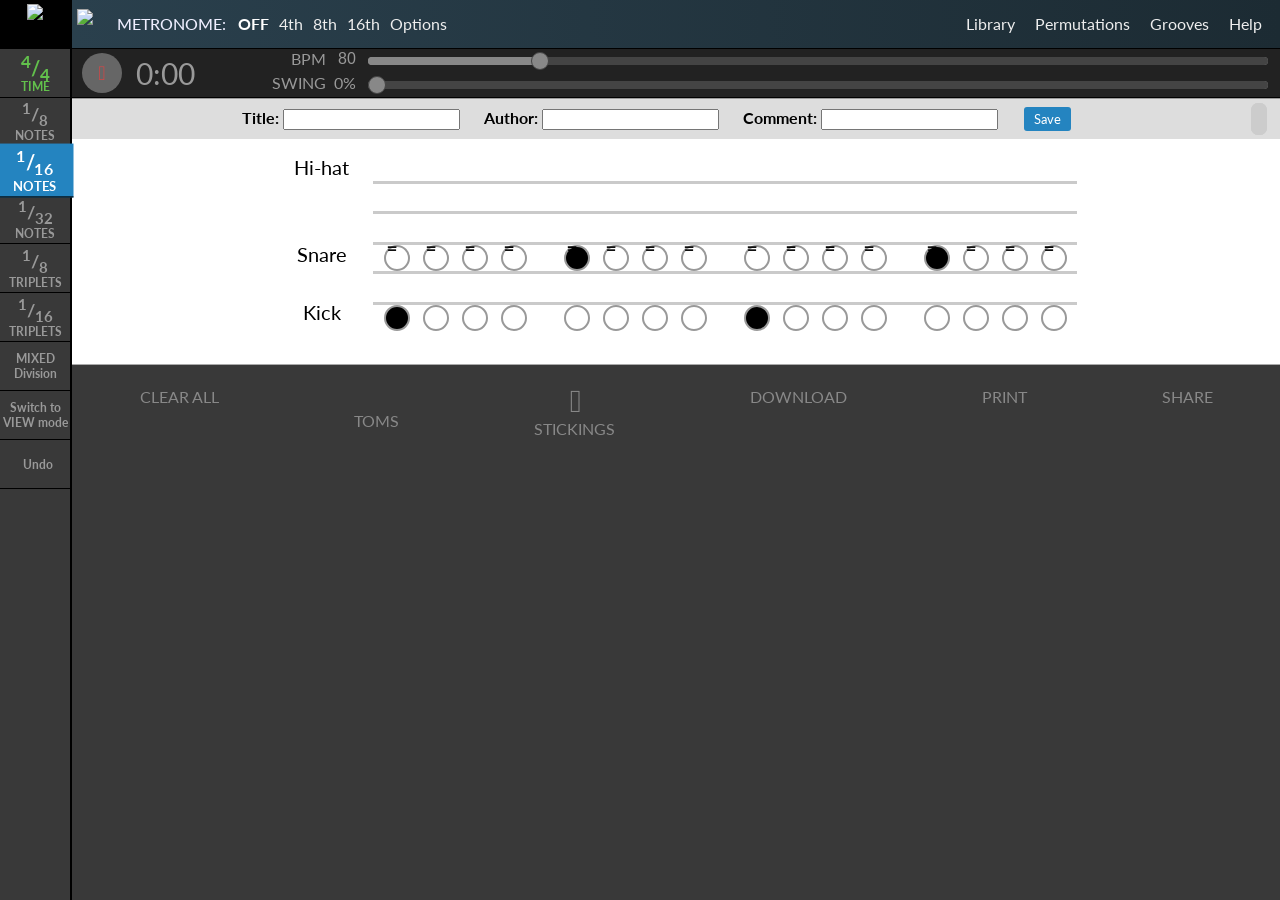
==== index.html @ 776cbd9c "Step mode persists per user (off default); remove Huge notation per Amit" ====
<!DOCTYPE html>
<html unused_manifest="gscribe.manifest">
	<!-- HTML for the Groove Writer part of the Groove Scribe HTML application -->
	<!--Copyright 2015-2020 Lou Montulli, Mike Johnston  GPL V2.0 Please See LICENSE.txt for more details -->

    <head>
		<title>Groove Scribe</title>

		<meta name="apple-mobile-web-app-capable" content="yes">
		<meta name="mobile-web-app-capable" content="yes">
		<link rel="icon" sizes="192x192" href="images/gscribe-icon-192.png">
		<link rel="icon" sizes="96x96" href="images/gscribe-icon-96.png">
		<link rel="apple-touch-icon" href="images/apple-touch-icon.png">

		<!--meta property="og:image" content="https://mikeslessons.com/groove/images/GScribe_Logo_on_orange.png"> -->
		<meta property="og:description" content="Groove Scribe allows drummers to easily create grooves, listen, share, print sheet music, and more. Use the Groove Scribe to create new grooves, figure out the groove to your favorite song, or write down the groove to your latest tune."/>
		<meta property="og:site_name" content="GrooveScribe at MikesLessons.com"/>

		<script>
			document.write('<meta property="og:image" content="https://gscribe-png-image.herokuapp.com/' + window.location.search + '">');
		</script>
		<meta property="og:image" content="https://mikeslessons.com/groove/images/GScribe_Logo_on_orange.png">

		<link rel="stylesheet" type="text/css" href="font-awesome/4.7.0/css/font-awesome.min.css">
		<link rel="stylesheet" type="text/css" href="css/share-button.min.css">
	    <link rel="stylesheet" type="text/css" href="css/groove_writer_orange.css">
		<link rel="stylesheet" type="text/css" href="css/groove_display_orange.css">
		<link href='https://fonts.googleapis.com/css?family=Lato:400,700,300' rel='stylesheet' type='text/css'>

		<!--   Other peoples JS libraries    -->
		<!-- <script src="./MIDI.js/js/MIDI/MIDI.JS.min.js" type="text/javascript"></script> -->
		<script src="./MIDI.js/js/MIDI/AudioDetect.js" type="text/javascript"></script>
		<script src="./MIDI.js/js/MIDI/LoadPlugin.js" type="text/javascript"></script>
		<script src="./MIDI.js/js/MIDI/Plugin.js" type="text/javascript"></script>
		<script src="./MIDI.js/js/MIDI/Player.js" type="text/javascript"></script>
		<script src="./MIDI.js/inc/DOMLoader.XMLHttp.js" type="text/javascript"></script>
		<script src="./MIDI.js/inc/jasmid/stream.js"></script>
		<script src="./MIDI.js/inc/jasmid/midifile.js"></script>
		<script src="./MIDI.js/inc/jasmid/replayer.js"></script>
		<script src="./MIDI.js/inc/Base64.js"></script>
		<script src="./MIDI.js/inc/base64binary.js"></script>

		<!-- script to render ABC to an SVG image -->
		<script type="text/javascript" src="./js/abc2svg-1.js"></script>

		<!-- script to convert SVG to PNGs for download -->
		<script type="text/javascript" src="./js/pablo.min.js"></script>

		<!-- script for sharing to social sites -->
		<script src="js/share-button.min.js"></script>


		<!-- Minified version: <script src="./js/groove_writer.min.js" type="text/javascript"></script> -->

		<!-- jsmidgen for generating a midi file -->
		<script src="./js/jsmidgen.js" type="text/javascript"></script>
		<!--   our custom JS  -->
		<script src="js/groove_writer.js"></script>
		<script src="js/groove_utils.js"></script>
		<script src="js/groove_library.js"></script>
		<script src="js/groove_changelog.js"></script>
		<script src="js/grooves.js"></script>

		<script type="text/javascript">
			/*jslint browser:true evil:true on:true */
			/*global GrooveWriter, grooves */
			// instantiate a global instance of the GrooveWriterClass.    This page only uses one
			var myGrooveWriter = new GrooveWriter();
			if (myGrooveWriter.myGrooveUtils.grooveDBAuthoring) {
				document.write('<link rel="stylesheet" type="text/css" href="css/grooveDB_authoring.css">');
			}
			if (myGrooveWriter.myGrooveUtils.debugMode) {
				document.write('<link rel="stylesheet" type="text/css" href="css/groove_debug.css">');
			}
		</script>

    </head>
    <body>

	<div id="GrooveWriter">
		<div class="nonPrintable">
			<div id="LeftHandNav">
				<span id="divisionButtonContainer">
					<span id="logoInSubdivision" class="left-button-content"><img src="images/GScribe_Logo_lone_g.svg"></span>
					<span class="left-button edit-block" id="timeLabel" onclick="myGrooveWriter.timeSigPopupOpen();"><span class="left-button-content"><span><span id="timeSigLabel" class="buttonFraction"><sup>4</sup>/<sub>4</sub></span><span id="timeSubLabel">TIME</span></span></span></span>
					<span class="left-button subdivision edit-block" id="subdivision_8ths"  onclick="myGrooveWriter.changeDivision(8);"><span class="left-button-content"><span><span class="buttonFraction"><sup>1</sup>/<sub>8</sub></span>NOTES</span></span></span>
					<span class="left-button subdivision edit-block" id="subdivision_16ths" onclick="myGrooveWriter.changeDivision(16);"><span class="left-button-content"><span><span class="buttonFraction"><sup>1</sup>/<sub>16</sub></span>NOTES</span></span></span>
					<span class="left-button subdivision edit-block" id="subdivision_32ths" onclick="myGrooveWriter.changeDivision(32);"><span class="left-button-content"><span><span class="buttonFraction"><sup>1</sup>/<sub>32</sub></span>NOTES</span></span></span>
					<span class="left-button subdivision edit-block" id="subdivision_12ths" onclick="myGrooveWriter.changeDivision(12);"><span class="left-button-content"><span><span class="buttonFraction"><sup>1</sup>/<sub>8</sub></span>TRIPLETS</span></span></span>
					<span class="left-button subdivision edit-block" id="subdivision_24ths" onclick="myGrooveWriter.changeDivision(24);"><span class="left-button-content"><span><span class="buttonFraction"><sup>1</sup>/<sub>16</sub></span>TRIPLETS</span></span></span>
					<span class="left-button subdivision edit-block" id="subdivision_48ths" onclick="myGrooveWriter.changeDivision(48);"><span class="left-button-content"><span>MIXED<br>Division</span></span></span>

					<script>
						if (!myGrooveWriter.myGrooveUtils.grooveDBAuthoring) {
							document.write('<span class="left-button" onclick="myGrooveWriter.swapViewEditMode();"><span class="left-button-content"><span id="view-edit-switch" >Switch to EDIT mode</span></span></span>');
						}
					</script>

					<script>
						if (myGrooveWriter.myGrooveUtils.is_touch_device()) {
							document.write('<span class="left-button edit-block" id="advancedEditAnchor" onclick="event.preventDefault(); myGrooveWriter.toggleAdvancedEdit()"><span class="left-button-content">Advanced Edit</span></span>');
						}
					</script>

					<span class="left-button edit-block" id="undoButton" onclick="myGrooveWriter.undoCommand();"><span class="left-button-content"><i class="fa fa-undo"></i>&nbsp;&nbsp;Undo</span></span>
				</span>

			</div>
			<div id="TopNav" class="fullWidthEle">
				<span id="logoTextUpperLeft"><img src="images/GScribe_Logo_word_stack.svg"></span>
				<span id="upperLeft">
					<span id="metronomeContainer">
						<span id="metronomeLabel">METRONOME:</span>
						<span class="metronomeButton" id="metronomeOff" onclick="myGrooveWriter.setMetronomeFrequency(0);">OFF</span>
						<span class="metronomeButton" id="metronome4ths" onclick="myGrooveWriter.setMetronomeFrequency(4);">4th</span>
						<span class="metronomeButton" id="metronome8ths" onclick="myGrooveWriter.setMetronomeFrequency(8);">8th</span>
						<span class="metronomeButton" id="metronome16ths" onclick="myGrooveWriter.setMetronomeFrequency(16);">16th</span>
						<span class="metronomeButton Options grooveDB_hidden" id="metronomeOptionsAnchor" onclick="myGrooveWriter.metronomeOptionsAnchorClick(event);">Options</span>
					</span>
				</span>
				<span id="upperRight">
					<span class="rightButtons" id="libraryAnchor" onclick="myGrooveWriter.libraryAnchorClick(event);"><i class="fa fa-bookmark"></i> Library</span>
					<span class="rightButtons grooveDB_hidden" id="permutationAnchor" onclick="myGrooveWriter.permutationAnchorClick(event);"><i class="fa fa-bars"></i> Permutations</span>
					<span class="rightButtons" id="groovesAnchor" onclick="myGrooveWriter.groovesAnchorClick(event);"><i class="fa fa-bars"></i> Grooves</span>
					<span class="rightButtons" id="helpAnchor" onclick="myGrooveWriter.helpAnchorClick(event);"><i class="fa fa-bars"></i> Help</span>
				</span>
			</div>
			<div id="midiPlayer" class="fullWidthEle"><!-- space for the midiplayer to be attached by the javascript --></div>
		</div>

		<div id="RightHandContent">
			<div class="nonPrintable">

				<div id="PermutationOptions">
					<script type="text/javascript">
							var genHTML = "";
							genHTML += myGrooveWriter.HTMLforPermutationOptions();
							document.write(genHTML);
					</script>
				</div>
			</div>

			<div class="Printable">
				<!-- rendering area -->
				<div id="sheetMusicDiv" class="fullWidthEle">
					<div id="svgTarget" class="svgTarget">
						<!-- space for the SVG sheet music to display -->
					</div>
				</div>
			</div>
			<div class="nonPrintable">

				<p class="warnings">Warnings:</p>
				<div class="warnings" id="diverr">
				</div>

				<div id="sheetMusicTextFields" class="fullWidthEle grooveDB_hidden edit-block">
					<span class="sheetMusicTextField"><b>Title:</b> <input class="sheetMusicInputField" id="tuneTitle" onchange="myGrooveWriter.clearPendingLibrarySlot(); myGrooveWriter.refresh_ABC();" type="text"></span>
					<span class="sheetMusicTextField"><b>Author:</b> <input class="sheetMusicInputField" id="tuneAuthor" onchange="myGrooveWriter.clearPendingLibrarySlot(); myGrooveWriter.refresh_ABC();"  type="text"></span>
					<span class="sheetMusicTextField"><b>Comment:</b> <input class="sheetMusicInputField" id="tuneComments" onchange="myGrooveWriter.refresh_ABC();"  type="text"></span>
					<span id='KeyButton'><input type="checkbox" class="hiddenCheckbox" id="showLegend" onclick="myGrooveWriter.refresh_ABC();"><label id="LegendLabel" for="showLegend"><i class="fa fa-key"></i></label></span>
					<span id="saveToLibraryButton" title="Save to Library" onclick="myGrooveWriter.saveToLibraryClick();"><i class="fa fa-star"></i> Save</span>
				</div>

				<div id="musicalInput" class="fullWidthEle edit-block">
					<div id="measureContainer">
						<script type="text/javascript">
              var genHTML = "";
              var cur_measure;
              for (cur_measure = 1; cur_measure <= myGrooveWriter.numberOfMeasures(); cur_measure++) {
                genHTML += myGrooveWriter.HTMLforStaffContainer(cur_measure, (cur_measure - 1) * myGrooveWriter.notesPerMeasure());
              }
              document.write(genHTML);
              //console.log(genHTML);
						</script>
					</div>
				</div>


				<div id="bottomButtonRow" class="fullWidthEle">
					<span class="pageBottomButton edit-block" id="clearAllNotesButton" onclick="event.preventDefault(); myGrooveWriter.clearAllNotes();"><span class="bottomButtonIcon"><i class="fa fa-trash fa-2x"></i></span><span class="bottomButtonLabel">CLEAR ALL</span></span>
					<span class="pageBottomButton edit-block" id="showHideTomsButton" onclick="event.preventDefault(); myGrooveWriter.showHideToms(false, false);"><span class="bottomButtonIcon"><i id="icon-tom1" class="fa fa-circle"></i><i id="icon-tom2" class="fa fa-circle-o"></i><i id="icon-tom3" class="fa fa-circle-o"></i></span><span class="bottomButtonLabel">TOMS</span></span>
					<span class=" grooveDB_hidden pageBottomButton" id="stickingsButton" onclick="myGrooveWriter.stickingsAnchorClick();"><span class="bottomButtonLabel">STICKINGS</span></span>
					<span class=" grooveDB_hidden pageBottomButton" id="downloadButton" onclick="myGrooveWriter.DownloadAnchorClick();"><span class="bottomButtonIcon"><i class="fa fa-download fa-2x"></i></span><span class="bottomButtonLabel">DOWNLOAD</span></span>
					<span class=" grooveDB_hidden pageBottomButton" id="printButton" onclick="myGrooveWriter.printMusic();"><span class="bottomButtonIcon"><i class="fa fa-print fa-2x"></i></span><span class="bottomButtonLabel">PRINT</span></span>
					<span class=" grooveDB_hidden pageBottomButton" id="shareSaveButton" onclick="event.preventDefault(); myGrooveWriter.show_FullURLPopup();"><span class="bottomButtonIcon"><i class="fa fa-share fa-2x"></i></span><span class="bottomButtonLabel">SHARE</span></span>
				</div>

				<div id="midiTextOutput">
				</div>

				<span id="hiddenDescription">
					GrooveScribe allows drummers to easily create grooves, listen, share, print sheet music, and more.
					Use the GrooveScribe to create new grooves, figure out the groove to your favorite song,
					or write down the groove to your latest tune.
				</span>

				<!-- GrooveDB output area -->
				<div id="GrooveDB_MetaData" class="grooveDB_show" style="display:none;">
					<div id="grooveDBInstructions">
					This is the text that should be added to the GrooveDB for this groove.  <br>
					<b>Copy and paste it into the GrooveDB edit window </b>
					</div>
					<div>
					<textarea id="GrooveDB_source" class="fullWidthEle"></textarea>
					</div>
				</div>

				<div id="debugDisplayArea">
					<span id="undoStack"></span>
					<span id="redoStack"></span>
					<span id="URLSearchData"></span>
					<!-- ABC notation -->
					<A href="" id="showHideABC" onclick="event.preventDefault(); myGrooveWriter.ShowHideABCResults();">Show/Hide ABC Notation</a>

					<div id="ABC_Results">
						ABC Notation is used for rendering the music.  You can see what is being generated below.
						You can even edit it.  <br>
						NOTE: whenever the page is modified, the ABC Notation below will be overwritten automatically. <br>
						For more information about ABC Notation go here: <a href="http://abcnotation.com/">http://abcnotation.com/</a>
						<p></p>
						<textarea id="ABCsource" rows="10" cols="72" ></textarea>
						<br>
						<button type="button" onclick="myGrooveWriter.displayNewSVG();">Re-render the music</button>
						<button type="button" onclick="myGrooveWriter.saveABCtoFile();">Save ABC to file</button>
					</div>
					<span id="debugOutput"></span>
				</div>

				<div id="totalPlayTime">
				</div>
			</div>
		</div>


		<!-- context menu that will pop up over notes in advaced edit mode or right click -->
		<div class="noteContextMenu">
			<ul id="metronomeOptionsContextMenu" class="list">
				<li class="metronomeOptionsContextMenuItem" id="metronomeOptionsContextMenuSolo"      onclick='myGrooveWriter.metronomeOptionsMenuPopupClick("Solo");'  title="Just hear the metronome." >Solo</li>
				<li class="metronomeOptionsContextMenuItem" id="metronomeOptionsContextMenuSpeedUp"   onclick='myGrooveWriter.metronomeOptionsMenuPopupClick("SpeedUp");' title="Increase the tempo automatically" >Auto speed up</li>
				<li class="metronomeOptionsContextMenuItem" id="metronomeOptionsContextMenuSilence"   onclick='myGrooveWriter.metronomeOptionsMenuPopupClick("Silence");' title="Drop the whole groove out every so often so you have to hold the time yourself" >Silent phrases</li>
				<li class="metronomeOptionsContextMenuItem" id="metronomeOptionsContextMenuCountIn"   onclick='myGrooveWriter.metronomeOptionsMenuPopupClick("CountIn");' title="One measure of metronome count in at the start" >Count it in</li>
				<li class="metronomeOptionsContextMenuItem" id="metronomeOptionsContextMenuOffTheOne" onclick='myGrooveWriter.metronomeOptionsMenuPopupClick("OffTheOne");' title="Click on the e, &, or a">Offset click</li>
				<!--
				<li id="metronomeOptionsContextMenuDropper"   onclick='myGrooveWriter.metronomeOptionsMenuPopupClick("Dropper")'  >Beat Dropper</li>
				-->
			</ul>
		</div>
		<div class="noteContextMenu">
			<ul id="metronomeOptionsOffsetClickContextMenu" class="list">
				<li class="metronomeOptionsOffsetClickContextMenuItem menuChecked" id="metronomeOptionsOffsetClickContextMenuOnThe1"   onclick='myGrooveWriter.metronomeOptionsMenuOffsetClickPopupClick("1");'>Start on "<b>1</b>"</li>
				<li class="metronomeOptionsOffsetClickContextMenuItem" id="metronomeOptionsOffsetClickContextMenuOnTheE"   onclick='myGrooveWriter.metronomeOptionsMenuOffsetClickPopupClick("E");'>Start on "<b>E</b>"</li>
				<li class="metronomeOptionsOffsetClickContextMenuItem" id="metronomeOptionsOffsetClickContextMenuOnTheAND" onclick='myGrooveWriter.metronomeOptionsMenuOffsetClickPopupClick("AND");'>Start on "<b>&amp;</b>"</li>
				<li class="metronomeOptionsOffsetClickContextMenuItem" id="metronomeOptionsOffsetClickContextMenuOnTheA"   onclick='myGrooveWriter.metronomeOptionsMenuOffsetClickPopupClick("A");'>Start on "<b>A</b>"</li>
				<li class="metronomeOptionsOffsetClickContextMenuItem" id="metronomeOptionsOffsetClickContextMenuOnTheROTATE"  onclick='myGrooveWriter.metronomeOptionsMenuOffsetClickPopupClick("ROTATE");'>Rotate through</li>
			</ul>
		</div>
		<div class="noteContextMenu">
			<ul id="metronomeOptionsOffsetClickForTripletsContextMenu" class="list">
				<li class="metronomeOptionsOffsetClickContextMenuItem menuChecked" id="metronomeOptionsOffsetClickContextMenuOnThe1Triplet"  onclick='myGrooveWriter.metronomeOptionsMenuOffsetClickPopupClick("1");'>Start on "<b>1</b>"</li>
				<li class="metronomeOptionsOffsetClickContextMenuItem" id="metronomeOptionsOffsetClickContextMenuOnTheTI" onclick='myGrooveWriter.metronomeOptionsMenuOffsetClickPopupClick("TI");'>Start on "<b>&amp;</b>"</li>
				<li class="metronomeOptionsOffsetClickContextMenuItem" id="metronomeOptionsOffsetClickContextMenuOnTheTA" onclick='myGrooveWriter.metronomeOptionsMenuOffsetClickPopupClick("TA");'>Start on "<b>A</b>"</li>
				<li class="metronomeOptionsOffsetClickContextMenuItem" id="metronomeOptionsOffsetClickContextMenuOnTheROTATE"   onclick='myGrooveWriter.metronomeOptionsMenuOffsetClickPopupClick("ROTATE");'>Rotate through</li>
			</ul>
		</div>
		<div class="noteContextMenu">
			<ul id="stickingContextMenu" class="list">
				<li onclick='myGrooveWriter.notePopupClick("sticking", "off");'>Off</li>
				<li onclick='myGrooveWriter.notePopupClick("sticking","right");'><b>R</b>ight</li>
				<li onclick='myGrooveWriter.notePopupClick("sticking","left");'><b>L</b>eft</li>
				<li onclick='myGrooveWriter.notePopupClick("sticking","both");'><b>R/L</b></li>
				<li onclick='myGrooveWriter.notePopupClick("sticking", "count");'>Count</li>
			</ul>
		</div>
		<div class="noteContextMenu">
			<ul id="hhContextMenu" class="list">
				<li onclick='myGrooveWriter.notePopupClick("hh", "off");'>Off</li>
				<li onclick='myGrooveWriter.notePopupClick("hh","normal");'>Hi-hat normal</li>
				<li onclick='myGrooveWriter.notePopupClick("hh","open");'>Hi-hat open</li>
				<!-- <li onclick='myGrooveWriter.notePopupClick("hh","close");'>Hi-hat closed</li> -->
				<li onclick='myGrooveWriter.notePopupClick("hh","accent");'>Hi-hat accent</li>
				<li onclick='myGrooveWriter.notePopupClick("hh","crash");'>Crash</li>
				<li onclick='myGrooveWriter.notePopupClick("hh","ride");'>Ride</li>
				<li onclick='myGrooveWriter.notePopupClick("hh","ride_bell");'>Ride Bell</li>
				<li onclick='myGrooveWriter.notePopupClick("hh","cow_bell");'>Cow Bell</li>
				<li onclick='myGrooveWriter.notePopupClick("hh","stacker");'>Stacker</li>
				<li onclick='myGrooveWriter.notePopupClick("hh","metronome_normal");'>Click</li>
				<li onclick='myGrooveWriter.notePopupClick("hh","metronome_accent");'>Click - accent</li>
			</ul>
		</div>
		<div class="noteContextMenu">
			<ul id="tom1ContextMenu" class="list">
				<li onclick='myGrooveWriter.notePopupClick("tom1", "off");'>Off</li>
				<li onclick='myGrooveWriter.notePopupClick("tom1", "normal");'>Tom Normal</li>
				<li onclick='myGrooveWriter.notePopupClick("tom1", "flam");'>Flam</li>
			</ul>
		</div>
		<div class="noteContextMenu">
			<ul id="tom2ContextMenu" class="list">
				<li onclick='myGrooveWriter.notePopupClick("tom2", "off");'>Off</li>
				<li onclick='myGrooveWriter.notePopupClick("tom2", "normal");'>Tom Normal</li>
				<li onclick='myGrooveWriter.notePopupClick("tom2", "flam");'>Flam</li>
			</ul>
		</div>
		<div class="noteContextMenu">
			<ul id="tom4ContextMenu" class="list">
				<li onclick='myGrooveWriter.notePopupClick("tom4", "off");'>Off</li>
				<li onclick='myGrooveWriter.notePopupClick("tom4", "normal");'>Floor Normal</li>
				<li onclick='myGrooveWriter.notePopupClick("tom4", "flam");'>Flam</li>
			</ul>
		</div>
		<div class="noteContextMenu">
			<ul id="snareContextMenu" class="list">
				<li onclick='myGrooveWriter.notePopupClick("snare", "off");'>Off</li>
				<li onclick='myGrooveWriter.notePopupClick("snare", "normal");'>Snare Normal</li>
				<li onclick='myGrooveWriter.notePopupClick("snare", "accent");'>Snare Accent</li>
				<li onclick='myGrooveWriter.notePopupClick("snare", "ghost");'>Ghost Note</li>
				<li onclick='myGrooveWriter.notePopupClick("snare", "xstick");'>Cross Stick</li>
				<li onclick='myGrooveWriter.notePopupClick("snare", "buzz");'>Buzz Stroke</li>
				<li onclick='myGrooveWriter.notePopupClick("snare", "flam");'>Flam</li>
			</ul>
		</div>
		<div class="noteContextMenu">
			<ul id="kickContextMenu" class="list">
				<li onclick='myGrooveWriter.notePopupClick("kick", "off");'>Off</li>
				<li onclick='myGrooveWriter.notePopupClick("kick", "normal");'>Kick Normal</li>
				<li onclick='myGrooveWriter.notePopupClick("kick", "splash");'>Hi-hat foot</li>
				<li onclick='myGrooveWriter.notePopupClick("kick", "kick_and_splash");'>Kick &amp; Hi-hat foot</li>
			</ul>
		</div>
		<div class="noteContextMenu">
			<ul id="stickingsLabelContextMenu" class="list">
				<li onclick='myGrooveWriter.noteLabelPopupClick("stickings", "all_off");'>all <b>Off</b></li>
				<li onclick='myGrooveWriter.noteLabelPopupClick("stickings", "alternate");'>alternate <b>R</b>/<b>L</b></li>
				<li onclick='myGrooveWriter.noteLabelPopupClick("stickings", "all_right");'>all <b>R</b>s</li>
				<li onclick='myGrooveWriter.noteLabelPopupClick("stickings", "all_left");'>all <b>L</b>s</li>
				<li onclick='myGrooveWriter.noteLabelPopupClick("stickings", "all_count");'><b>C</b>ounts</li>
				<li onclick='myGrooveWriter.noteLabelPopupClick("stickings", "cancel");'>cancel</li>
			</ul>
		</div>
		<div class="noteContextMenu">
			<ul id="hhLabelContextMenu" class="list">
				<li id="hh_to_ride_menu_item" onclick='myGrooveWriter.noteLabelPopupClick("hh", "all_ride");'>to ride</li>
				<li onclick='myGrooveWriter.noteLabelPopupClick("hh", "all_off");'>all Hi-hats <b>Off</b></li>
				<li onclick='myGrooveWriter.noteLabelPopupClick("hh", "all_on");'>all Hi-hats <b>On</b></li>
				<li onclick='myGrooveWriter.noteLabelPopupClick("hh", "downbeats");'>downbeats</li>
				<li onclick='myGrooveWriter.noteLabelPopupClick("hh", "upbeats");'>upbeats</li>
				<li id='mute_hh_menu_item' onclick='myGrooveWriter.noteLabelPopupClick("hh", "mute");'>mute HH sound</li>
				<li onclick='myGrooveWriter.noteLabelPopupClick("hh", "cancel");'>cancel</li>
			</ul>
		</div>
		<div class="noteContextMenu">
			<ul id="tom1LabelContextMenu" class="list">
				<li onclick='myGrooveWriter.noteLabelPopupClick("tom1", "all_off");'>all Toms <b>Off</b></li>
				<li onclick='myGrooveWriter.noteLabelPopupClick("tom1", "all_on");'>all Toms <b>On</b></li>
				<li id='mute_tom1_menu_item' onclick='myGrooveWriter.noteLabelPopupClick("tom1", "mute");'>mute tom sound</li>
				<li onclick='myGrooveWriter.noteLabelPopupClick("tom1", "cancel");'>cancel</li>
			</ul>
		</div>
		<div class="noteContextMenu">
			<ul id="tom2LabelContextMenu" class="list">
				<li onclick='myGrooveWriter.noteLabelPopupClick("tom2", "all_off");'>all Toms <b>Off</b></li>
				<li onclick='myGrooveWriter.noteLabelPopupClick("tom2", "all_on");'>all Toms <b>On</b></li>
				<li id='mute_tom2_menu_item' onclick='myGrooveWriter.noteLabelPopupClick("tom2", "mute");'>mute tom sound</li>
				<li onclick='myGrooveWriter.noteLabelPopupClick("tom2", "cancel");'>cancel</li>
			</ul>
		</div>
		<div class="noteContextMenu">
			<ul id="tom4LabelContextMenu" class="list">
				<li onclick='myGrooveWriter.noteLabelPopupClick("tom4", "all_off");'>all Floors <b>Off</b></li>
				<li onclick='myGrooveWriter.noteLabelPopupClick("tom4", "all_on");'>all Floors <b>On</b></li>
				<li id='mute_tom4_menu_item' onclick='myGrooveWriter.noteLabelPopupClick("tom4", "mute");'>mute floor sound</li>
				<li onclick='myGrooveWriter.noteLabelPopupClick("tom4", "cancel");'>cancel</li>
			</ul>
		</div>
		<div class="noteContextMenu">
			<ul id="snareLabelContextMenu" class="list">
				<li onclick='myGrooveWriter.noteLabelPopupClick("snare", "all_off");'>all Snares <b>Off</b></li>
				<li onclick='myGrooveWriter.noteLabelPopupClick("snare", "all_on");'>all <b>Accented</b></li>
				<li onclick='myGrooveWriter.noteLabelPopupClick("snare", "all_on_normal");'>all <b>Normal</b></li>
				<li onclick='myGrooveWriter.noteLabelPopupClick("snare", "all_on_ghost");'>all <b>Ghosts</b></li>
				<li id="snare_upbeat_ghosts_menu_item" onclick='myGrooveWriter.noteLabelPopupClick("snare", "upbeat_ghosts");'>upbeat ghost notes</li>
				<li id='mute_snare_menu_item' onclick='myGrooveWriter.noteLabelPopupClick("snare", "mute");'>mute snare sound</li>
				<li onclick='myGrooveWriter.noteLabelPopupClick("snare", "cancel");'>cancel</li>
			</ul>
		</div>
		<div class="noteContextMenu">
			<ul id="kickLabelContextMenu" class="list">
				<li onclick='myGrooveWriter.noteLabelPopupClick("kick", "all_off");'>all Kicks <b>Off</b></li>
				<li onclick='myGrooveWriter.noteLabelPopupClick("kick", "all_on");'>all Kicks <b>On</b></li>
				<li onclick='myGrooveWriter.noteLabelPopupClick("kick", "hh_foot_nums_on");'>HH foot #'s <b>On</b></li>
				<li onclick='myGrooveWriter.noteLabelPopupClick("kick", "hh_foot_ands_on");'>HH foot &'s <b>On</b></li>
				<li id='mute_kick_menu_item' onclick='myGrooveWriter.noteLabelPopupClick("kick", "mute");'>mute kick sound</li>
				<li onclick='myGrooveWriter.noteLabelPopupClick("kick", "cancel");'>cancel</li>
			</ul>
		</div>
		<div class="noteContextMenu">
			<ul id="permutationContextMenu" class="list">
				<li onclick='myGrooveWriter.permutationPopupClick("none");'><b>None</b></li>
				<li onclick='myGrooveWriter.permutationPopupClick("kick_16ths");'><b>Kick</b> Permutation</li>
				<li onclick='myGrooveWriter.permutationPopupClick("snare_16ths");'><b>Snare</b> Permutation</li>
			</ul>
		</div>
		<div class="noteContextMenu">
			<ul id="helpContextMenu" class="list">
				<li onclick='myGrooveWriter.helpMenuPopupClick("undo");'>Undo (Ctrl-Z)</li>
				<li onclick='myGrooveWriter.helpMenuPopupClick("redo");'>Redo (Ctrl-Y)</li>
				<li onclick='myGrooveWriter.helpMenuPopupClick("help");'>Help</li>
				<li onclick='myGrooveWriter.helpMenuPopupClick("about");'>About</li>
			</ul>
		</div>
		<div class="noteContextMenu">
			<ul id="stickingsContextMenu" class="list" style="width: 200px;">
				<li onclick='myGrooveWriter.stickingsShowHideToggle();'><b>Show or Hide stickings</b></li>
				<li onclick='myGrooveWriter.stickingsReverseRL();'><b>Reverse stickings R/L</b></li>
			</ul>
		</div>
		<div class="noteContextMenu">
			<ul id="downloadContextMenu" class="list" style="width: 200px;">
				<li onclick='myGrooveWriter.SVGSaveAs();'><b>Download SVG Images</b></li>
				<li onclick='myGrooveWriter.PNGSaveAs();'><b>Download PNG Images</b></li>
				<li onclick='myGrooveWriter.MIDISaveAs();'><b>Download MIDI file</b></li>
			</ul>
		</div>
		<div id="grooveListWrapper">
			<script>
				document.write(grooves.getGroovesAsHTML());
			</script>
		</div>

		<div id="libraryWrapper"></div>

		<!-- dialog for the TIME label, hidden by default -->
		<div id="timeSigPopup">
			<div id="timeSigPopupTitle">Choose a Time Signature</div>
			<div id="timeSigPopupOptions">
			 <select id="timeSigPopupTimeSigTop">
			  <option value="2">2</option>
			  <option value="3">3</option>
			  <option selected value="4">4</option>
			  <option value="5">5</option>
			  <option value="6">6</option>
			  <option value="7">7</option>
			  <option value="8">8</option>
			  <option value="9">9</option>
			  <option value="10">10</option>
			  <option value="11">11</option>
			  <option value="12">12</option>
			  <option value="13">13</option>
			  <option value="14">14</option>
			  <option value="15">15</option>
			</select>
			<b id="timeSigPopupSlash">/</b>
			<select id="timeSigPopupTimeSigBottom">
			  <option selected value="4">4</option>
			  <option value="8">8</option>
			  <option value="16">16</option>
			</select>
			</div>
			<div id="timeSigPopupButtons">
			<button id="timeSigPopupCancel" onclick="myGrooveWriter.timeSigPopupClose('cancel');">Cancel</button>
			<button id="timeSigPopupOK" onclick="myGrooveWriter.timeSigPopupClose('ok');">Done</button>
			</div>
		</div>

		<!-- this is used by the share/save button, and is hidden by default -->
		<div id="fullURLPopup">
			<span id="fullURLPopupCloseButton" onclick="myGrooveWriter.close_FullURLPopup();"><i class="fa fa-lg fa-times-circle"></i></span>
			<div id="fullURLPopupTitle">Share Your Groove</div>
			<div id="fullURLPopupSubTitle">Use this URL to share or save this groove</div>
			<div id="fullURLPopupSubSubTitle">(You can also bookmark this page)</div>
			<div id="fullURLPopupCheckboxes">
				<span><label  id="shortURLLabel" class="fullURLPopupCheckboxLabel"><input type="checkbox" id="shortenerCheckbox" onchange="myGrooveWriter.shortenerCheckboxChanged();">Short URL</label></span>
				<span><label id="embedCodeLabel" class="fullURLPopupCheckboxLabel"><input type="checkbox" id="embedCodeCheckbox" onchange="myGrooveWriter.embedCodeCheckboxChanged();">Embed Code</label></span>
			</div>
			<div id="fullURLPopupTextFieldContainer"><input type="text" id="fullURLPopupTextField"></div>
			<br>
			<div id="shareButtonContainer">
				<button id="fullURLPopupCopyButton" onclick="myGrooveWriter.copyShareURLToClipboard();">&nbsp;<i class="fa fa-copy"></i> &nbsp;COPY&nbsp;</button>
				&nbsp; &nbsp; &nbsp;
				<share-button id="shareButton"></share-button>
			</div>
		</div>


		<!-- this is used by the metronome auto speed up option menu, and is hidden by default -->
		<div id="metronomeAutoSpeedupConfiguration">
			<div id="metronomeAutoSpeedupOutputText">
				Increase <span id="metronomeAutoSpeedupTempoIncreaseAmountOutput">10</span> bpm in
				<span id="metronomeAutoSpeedupTempoIncreaseIntervalOutput">1 min</span>
			</div>
			<div id="metronomeAutoSpeedupConfigurationKeepIncreasing">
				<input type="checkbox" checked id="metronomeAutoSpeedUpKeepGoingForever"><label for="metronomeAutoSpeedUpKeepGoingForever">Keep increasing after the first interval</label>
			</div>
			<div id="metronomeAutoSpeedupConfigurationKeepIncreasing">
				<input type="checkbox" id="metronomeAutoSpeedUpStepMode" onchange="myGrooveWriter.saveAutoSpeedUpStepMode()"><label for="metronomeAutoSpeedUpStepMode" title="Hold the tempo steady for the whole interval, then jump the full amount at once, instead of creeping up gradually">Step up all at once</label>
			</div>
			<div id="metronomeAutoSpeedupConfigurationSliders">
				<div id="metronomeAutoSpeedupConfigurationAmountLable">Amount in BPM</div>
				<input type=range min=1 max=100 value=10 class="metronomeAutoSpeedUpRange" id="metronomeAutoSpeedupTempoIncreaseAmount" oninput="myGrooveWriter.updateRangeLabel(event, 'metronomeAutoSpeedupTempoIncreaseAmountOutput');">
				<!-- the value here is a step index, not a number of minutes.   Steps 1-6 are
				     10 second increments up to a minute, after that it goes a minute at a time.
				     GrooveWriter.metronomeAutoSpeedupIntervalSecondsFromSliderValue() owns the mapping. -->
				<div id="metronomeAutoSpeedupConfigurationIntervalLable">Interval</div>
				<input type=range min=1 max=25 value=6 class="metronomeAutoSpeedUpRange" id="metronomeAutoSpeedupTempoIncreaseInterval" step="1" oninput="myGrooveWriter.updateIntervalRangeLabel(event);">
			</div>
			<div id="metronomeAutoSpeedupCloseButtonDiv">
				<button id="metronomeAutoSpeedupConfigurationCloseButton" onclick="myGrooveWriter.close_MetronomeAutoSpeedupConfiguration('ok');">Done</button>
			</div>
		</div>

		<!-- silent measure practice mode.   Its own option so it can be used without auto speed up -->
		<div id="silentPhrasesConfiguration">
			<div id="silentPhrasesOutputText">
				Silent <span id="silentPhrasesPercentageOutput">25</span>% of the time
			</div>
			<div id="silentPhrasesConfigurationSliders">
				<div id="silentPhrasesConfigurationLable" title="Mutes the whole groove - drums and metronome both - so you have to hold the time yourself. Each repetition after the first is silent with the given probability, independently. The first repetition is never silent.">How often the groove drops out</div>
				<input type=range min=5 max=90 value=25 step="5" class="metronomeAutoSpeedUpRange" id="silentPhrasesPercentage" oninput="myGrooveWriter.updateRangeLabel(event, 'silentPhrasesPercentageOutput');">
			</div>
			<div id="silentPhrasesCloseButtonDiv">
				<button id="silentPhrasesConfigurationCloseButton" onclick="myGrooveWriter.close_SilentPhrasesConfiguration('ok');">Done</button>
			</div>
		</div>

		<!-- "what's new" popup, filled in and shown by groove_changelog.js when the version changes -->
		<div id="changelogPopup"></div>


		<script>
			// set up the page after it has fully loaded
			window.onload = function () { 'use strict';
				myGrooveWriter.runsOnPageLoad();   // Initialize the notes
				if (typeof GrooveChangelog !== "undefined")
					GrooveChangelog.showIfVersionChanged();
			};
		</script>


	</div>

    </body>
</html>
---- css/groove_writer_orange.css ----
/* this is for debugging layout issues - puts a red border around everything */
	/* body * { border: 1px solid red; }		 */
	DEBUG {
		border: 1px solid red;
	}
	body {
		/* Use GrooveWriter instead of body for easy embedding */
		margin: 0px;
		height: 100vh;
		background-color: #393939;
	}
	#GrooveWriter {
		/* tag surrounds entire app */
		/* Use the following CSS to move the app down so a nav bar can be inserted above */
		/* width and height can also be set here to fit within a page */
		/* carefully set the height since a vertical scroll bar will be added to the right hand
		 * content when the height of the content is more than the height specified here.
		 * Usually set the height to 100vh - (the height of the top nav)
		 */
		position: relative;
		background-color: #393939;
		//background-color: #DDD;
		width: 100%;
		min-width: 800px;
		/* to embed, add your header height here.  Replace 0px with your header height */
		//height: 100%;
		font: 100%/normal 'Lato', Calibri, sans-serif;

	}
	.fullWidthEle {
		max-width: 1478px; /* 1550 - 72 */
	}
	.warnings {
		font-family: monospace;
		display: none;
	}

	.Printable {
		display: block;
	}
	.nonPrintable {
		display: block;
	}
	#LeftHandNav {
		width: 70px;
		height: 100%;
		position: fixed;
		/position: absolute;
		#top: 111px;
		top: 0px;
		left: 0px;
		border-right: 2px solid #000;
		background: #393939;
		z-index: 999;
	}
	#TopNav {
		position: fixed;
		/position: relative;
		#top: 111px;
		top: 0px;
		left: 0px;
		z-index: 998;
		width: calc(100% - 72px);
		margin-left: 72px;
		height: 48px;  /* total 48 */
		border-bottom: 1px solid #000;
		background: var(--header-bg-color);
		background: linear-gradient(to right, var(--header-bg-start-color), var(--header-bg-end-color));
		display: block;
	}
	#midiPlayer {  /* more #midiPlayer css in groove_display.css */
		background: #000;
		width: calc(100% - 72px);
		height: 48px;
		position: fixed;
		#top: 160px;
		top: 49px;
		/position: relative;
		left: 72px;
		z-index: 999;
		border-bottom: 1px solid #000;
	}
	#RightHandContent {
		position: relative;
		#top: 209px;
		top: 98px;
		left: 72px;
		height: calc(100% - 98px);
		width: calc(100% - 72px);
		overflow-y: auto;
	}
	#logoTextUpperLeft {
		padding: 9px 10px 6px 5px;
		display: inline-block;
	}
	#logoTextUpperLeft img {
		height: 30px;
	}
	#upperLeft  {
		margin-top: 12px;
		display: inline-block;
		white-space: nowrap;
		vertical-align: top;
	}
	#upperRight {
		margin-top: 12px;
		display: inline-block;
		float: right;
		margin-right: 10px;
		white-space: nowrap;
		vertical-align: top;
	}

	#divisionButtonContainer {

	}
	#metronomeContainer {
	}
	#metronomeLabel {
		display: inline-block;
		height: 20px;
		font-weight: 500;
		margin: 0px 5px 0px 10px;
		text-align: center;
		color: #EEF;
	}
	.metronomeButton, .rightButtons {
		padding: 2px;
		cursor: pointer;
		display: inline-block;
		/background: #0071ad;
		color: #EEE;
		border: 0px solid #00B;
		text-align: center;
		border-radius: 20px;
		/width: 50px;
		margin: 0px 1px;
		height: 20px;
		transition: all .1s ease-in-out;
	}
	.rightButtons {
		margin: 0px 6px;
	}
	.metronomeButton:hover, .rightButtons:hover, .metronomeButton.selected:hover, .rightButtons.selected:hover, .rightButtons.buttonSelected:hover {
		/color: #3b5166;
		font-weight: 700;
		transform: scale(1.05);
	}
	.metronomeButton.options {
		width: 75px;
	}
	.metronomeButton.buttonSelected, .metronomeButton.selected, .rightButtons.buttonSelected {  /* is a button and is selected */
		color: #FFF;
		font-weight: 700;
		/background: #68c2ff;
	}

	#logoInSubdivision {
		background-color: #000;
	}
	#logoInSubdivision img {
		height: 40px;
	}
	.left-button {
		display: block;
		color: #999999;
		cursor: pointer;
	}
	.left-button-content {
		display: block;
		cursor: pointer;
		font-size: 12px;
		font-weight: bold;
		height: 48px;
		border-bottom: 1px solid #000;
		text-align: center;
		vertical-align: middle;
		display: -webkit-flex;
		display: flex;
		align-items: center;
		-webkit-align-items: center;
		justify-content: center;
		-webkit-justify-content: center;
		transition: all .1s ease-in-out;
	}
	#timeLabel {
		height: 48px;  /* Override from above */
	}
	#timeSigLabel {
		color: #62C04C;
		font-size: 20px;
		margin-bottom: -5px;
	}
	#timeSubLabel {
		color: #62C04C;
		font-size: 12px;
	}
	.left-button.disabled, .left-button.disabled:hover {
		color: #000;
		background-color: #393939;
	}
	.left-button.buttonSelected, .left-button.buttonSelected:hover {  /* is subdivision and is selected */
		background: #2484C0;
		color: #FFF;
		cursor: auto;
		transform: scale(1.1);
	}
	.myButton:hover, .left-button:hover {
	   border-top-color: #28597a;
	   background: #555555;
	   color: #ccc;
	   transform: scale(1.05);
	 }
	.myButton:active, .left-button:active  {
	   border-top-color: #1b435e;
	   background: #1b435e;
    }
	.buttonFraction {  /* The number above "triplet" in the .subdivision 1/4, 1/8, etc */
		display: block;
		font-size: 18px;
	}
	#advancedEditAnchor.buttonSelected {
		background: #009ffa;
		color: #FFF;
		font-size: 14px;
	}
	.buttonText {
	}
	#undoButton {
		font-size: 14px;
	}
	#NotationLine {
		height: 35px;
		text-align: center;
		padding-top: 13px;
		border-bottom:1px solid #AAA;
		background-color: #DDD;

	}
	#NotationLabel {
		display: inline-block;
		margin:auto;
		font-size: 20px;
		font-weight: bold;
		text-align: center;
		padding-left: 62px;
	}
	#KeyButton {
		float: right;
		padding-right: 5px;
		font-size: 18px;
		text-align: right;
	}
	#hiddenDescription {
		display: none;
	}
	#musicalInput {
		width: 100%;
		background: #FFF;
		overflow-x: auto;
		overflow-y: hidden;
		border-bottom: 1px solid #AAA;
		text-align: center;
		white-space: nowrap;
	}
	@media only screen and (orientation: portrait) {
		#musicalInput {
			white-space: normal;
			/* wrap down on portait mode displays,
			 *	don't wrap in landscape mode
			 */
		}
	}
	#musicalInput.expanded {
		max-width: 5000px !important;
	}
	#measureContainer {
		margin-left: auto;
		margin-right: auto;
	}
	.staff-container {
		/margin-left: 2px;
		/margin-top: 2px;
		margin-right: -3px;
		margin-bottom: 0px;
		display: inline-block;
		background: #FFFFFF;
		text-align: left;
		white-space: nowrap;
	}
	.notes-row-container {
		display: inline-block;
	}
	.heading1 {
		font-size: 30px;
		font-weight: bold;
	}
	.line-labels {
		display: inline-block;
		vertical-align: top;
		width: 80px;
		font-size: 20px;
		display: table-cell;
	}
	.stickings-label {
		display: none;
		height: 25px;
		background: #f7f1cf;
		color: #000;
		padding-top: 9px;
		padding-left: 1px;
		font-size: 12px;
		cursor: pointer;
		text-align: center;
	}
	.hh-label {
		display: block;
		white-space:nowrap;
		margin-top: 16px;
		margin-left: 8px;
		cursor: pointer;
		text-align: center;
	}
	#tom1-label {
		display: block;
		white-space:nowrap;
		margin-top: 5px;
		margin-left: 8px;
		cursor: pointer;
		text-align: center;
		visibility: hidden;
	}
	#tom2-label {
		display: block;
		white-space:nowrap;
		margin-top: 5px;
		margin-left: 8px;
		cursor: pointer;
		text-align: center;
		visibility: hidden;
	}
	.snare-label {
		margin-top: 5px;
		margin-left: 8px;
		cursor: pointer;
		text-align: center;
	}
	#tom4-label {
		display: block;
		white-space:nowrap;
		margin-top: 5px;
		margin-left: 8px;
		cursor: pointer;
		text-align: center;
		visibility: hidden;
	}
	.kick-label {
		margin-top: 5px;
		margin-left: 8px;
		cursor: pointer;
		text-align: center;
	}
	.stickings-label:hover {
		color: var(--highlight-color);
	}
	.hh-label:hover, .snare-label:hover, .kick-label:hover {
		color: var(--highlight-color);
	}
	.music-line-container {
		display: inline-block;
		/top: 30px;
		z-index: 3;
		display: table-cell;
	}
	.notes-container {
		font-family:  Times New Roman;  /* parens around snare ghost note, R for Ride */
		position: relative;
		z-index: 4;
	}
	.stickings-container {
		display: none;
		height: 32px;
		background: #f7f1cf;
		border: 1px solid transparent;
		margin-top: 0px;
		white-space:nowrap;
		-moz-user-select: none;
		-webkit-user-select: none;
		-ms-user-select: none;
	}
	.background-highlight-container {
		position: absolute;
		height: 190px;
		white-space:nowrap;
		border: 1px solid transparent;
	}
	.hi-hat-container {
		height: 42px;
		white-space:nowrap;
		border: 1px solid transparent;
		-moz-user-select: none;
		-webkit-user-select: none;
		-ms-user-select: none;
	}
	#tom1-container {
		height: 28px;
		white-space:nowrap;
		border: 1px solid transparent;
		-moz-user-select: none;
		-webkit-user-select: none;
		-ms-user-select: none;
		visibility: hidden;
	}
	#tom2-container {
		height: 28px;
		white-space:nowrap;
		border: 1px solid transparent;
		-moz-user-select: none;
		-webkit-user-select: none;
		-ms-user-select: none;
		visibility: hidden;
	}
	.snare-container {
		border: 1px solid transparent;
		height: 28px;
		white-space:nowrap;
		-moz-user-select: none;
		-webkit-user-select: none;
		-ms-user-select: none;
	}
	#tom4-container {
		height: 28px;
		white-space:nowrap;
		border: 1px solid transparent;
		-moz-user-select: none;
		-webkit-user-select: none;
		-ms-user-select: none;
		visibility: hidden;
	}
	.kick-container {
		border: 1px solid transparent;
		height: 56px;
		white-space:nowrap;
		-moz-user-select: none;
		-webkit-user-select: none;
		-ms-user-select: none;
	}
	.staff-line-1{
		position: absolute; top: 42px;
		width:100%;
		height:0px;
		border-top:3px solid #cacaca;
	}
	.staff-line-2{
		position: absolute; top: 72px;
		width:100%;
		height:0px;
		border-top:3px solid #cacaca;
	}
	.staff-line-3{
		position: absolute; top: 103px;
		width:100%;
		height:0px;
		border-top:3px solid #cacaca;
	}
	.staff-line-4{
		position: absolute; top: 132px;
		width:100%;
		height:0px;
		border-top:3px solid #cacaca;
	}
	.staff-line-5{
		position: absolute; top: 163px;
		width:100%;
		height:0px;
		border-top:3px solid #cacaca;
	}
	.sticking {
		display: inline-block;
		position: relative;
		border: 1px solid;
		border-color: transparent;
		width: 29px;
		height: 100%;
		margin-right: 2px;
		margin-left: 2px;
		margin-bottom: 0;
	}
	.bg-highlight {
		display: inline-block;
		width: 35px;
		height: 192px;
	}
	.hi-hat {
		display: inline-block;
		position: relative;
		border: 1px solid;
		border-color: transparent;
		width: 29px;
		height: 100%;
		margin-right: 2px;
		margin-left: 2px;
	}
	.tom {
		display: inline-block;
		position: relative;
		border: 1px solid;
		border-color: transparent;
		width: 29px;
		height: 100%;
		margin-right: 2px;
		margin-left: 2px;
	}
	.snare {
		display: inline-block;
		position: relative;
		border: 1px solid;
		border-color: transparent;
		width: 29px;
		height: 100%;
		margin-right: 2px;
		margin-left: 2px;
	}
	.kick {
		display: inline-block;
		position: relative;
		border: 1px solid;
		border-color: transparent;
		width: 29px;
		height: 100%;
		margin-right: 2px;
		margin-left: 2px;
	}
	.note_part {  /* all the following note segments also share class .note_part */
	}
	.sticking_right {
		position: absolute; top: 0px; left: 6px;
		font-size: 24px;
		color: #CCCCCC;
		cursor: pointer;
	}
	.sticking_left {
		position: absolute; top: 0px; left: 6px;
		font-size: 24px;
		color: #CCCCCC;
		cursor: pointer;
	}
	.sticking_both {
		position: absolute; top: 5px; left: 0px;
		font-size: 18px;
		color: transparent;
		cursor: pointer;
	}
	.sticking_count {
		position: absolute; top: 0px; left: 6px;
		font-size: 24px;
		color: transparent;
		cursor: pointer;
	}
	.hh_crash {
		position: absolute; top: 19px; left: 5px;
		font-size: 20px;
		color: transparent;
		cursor: pointer;
	}
	.hh_ride {
		position: absolute; top: 18px; left: 6px;
		font-size: 20px;
		color: transparent;
		cursor: pointer;
	}
	.hh_ride_bell {
		position: absolute; top: 18px; left: 6px;
		font-size: 20px;
		color: transparent;
		cursor: pointer;
	}
	.hh_cow_bell {
		position: absolute; top: 18px; left: 6px;
		font-size: 20px;
		color: transparent;
		cursor: pointer;
	}
	.hh_stacker {
		position: absolute; top: 17px; left: 5px;
		font-size: 20px;
		color: transparent;
		cursor: pointer;
	}
	.hh_metronome_normal {
		position: absolute; top: 17px; left: 5px;
		font-size: 20px;
		color: transparent;
		cursor: pointer;
	}
	.hh_metronome_accent {
		position: absolute; top: 17px; left: 5px;
		font-size: 20px;
		color: transparent;
		cursor: pointer;
	}
	.hh_cross {
		position: absolute; top: 15px; left: 5px;
		font-size: 24px;
		color: #CCCCCC;
		cursor: pointer;
	}
	.hh_open {
		position: absolute; top: 3px; left: 9px;
		font-size: 13px;
		color: transparent;
	}
	.hh_close {
		position: absolute; top: 3px; left: 9px;
		font-size: 13px;
		color: transparent;
		float:left;
	}
	.hh_accent {
		position: absolute; top: 0px; left: 11px;
		font-size: 20px;
		color: transparent;
		float:left;
	}
	.unmuteHHButton, .unmuteSnareButton, .unmuteKickButton, .unmuteTom1Button, .unmuteTom2Button, .unmuteTom4Button {
		display: inline-block;
		display: none;
		position: relative;
		border: 1px solid;
		border-color: transparent;
		vertical-align: top;
		width: 29px;
		height: 100%;
		margin-right: 2px;
		margin-left: 2px;
		cursor: pointer;
	}
	.unmuteHHButton:hover, .unmuteSnareButton:hover, .unmuteKickButton:hover, .unmuteTom1Button:hover, .unmuteTom2Button:hover, .unmuteTom4Button:hover {
		opacity: .6;
	}
	.unmuteHHStack {
		margin-top: 9px;
	}
	.unmuteStack {
		margin-top: -3px;
	}
	.tom_circle {
		position: absolute; top: 1px; left: 3px;
		width:90%;
		height:20px;
		width: 20px;
		background: #FFF;
		border: 2px solid;
		border-color: #999;
		border-radius: 30px;
		cursor: pointer;
	}
	.tom_flam {
		position: absolute; top: -2px; left: -2px;
		font-size: 25px;
		color: transparent;
		cursor: pointer;
	}
	.dot_in_snare_ghost_note {
		font-size: 14px;
		position: relative; top: -1px; left: 0px;
	}
	.snare_ghost {
		position: absolute; top: -4px; left: 1px;
		font-size: 26px;
		line-height: 30px;
		color: transparent;
		cursor: pointer;
	}
	.snare_circle {
		position: absolute; top: 0px; left: 2px;
		width:90%;
		line-height: 20px;
		height:22px;
		width: 22px;
		background: #FFF;
		border: 2px solid;
		border-color: #999;
		border-radius: 30px;
		cursor: pointer;
	}
	.snare_accent {
		position: absolute; top: 5px; left: 11px;
		line-height: 15px;
		font-size: 15px;
		color: transparent;
		cursor: pointer;
	}
	.snare_xstick {
		position: absolute; top: -5px; left: 3px;
		font-size: 30px;
		color: transparent;
		cursor: pointer;
	}
	.snare_buzz {
		position: absolute; top: 0px; left: 3px;
		font-size: 22px;
		color: transparent;
		cursor: pointer;
	}
	.snare_flam {
		position: absolute; top: -2px; left: -2px;
		font-size: 25px;
		color: transparent;
		cursor: pointer;
	}
	.snare_drag {
		position: absolute; top: -2px; left: -2px;
		font-size: 25px;
		color: transparent;
		cursor: pointer;
	}
	.kick_circle {
		position: absolute; top: 0px; left: 2px;
		height: 22px;
		width: 22px;
		background: #FFF;
		border: 2px solid #999;
		border-radius: 40px 40px 40px 40px;
		cursor: pointer;
	}

	.kick_splash {
		position: absolute; top: 24px; left: 3px;
		font-size: 30px;
		color: transparent;
		cursor: pointer;
	}
	.opening_note_space {
		display: inline-block;
		width:1px;
		height:1px;
		background: transparent;
	}
	.end_note_space {
		display: inline-block;
		width:1px;
		height:1px;
		background: transparent;
	}
	.space_between_note_groups {
		display: inline-block;
		width:20px;
		height:1px;
		background: transparent;
	}
	#addMeasureButton {
		vertical-align: top;
		display: inline-block;
		color: var(--highlight-color-on-white);
		cursor: pointer;
		font-size: 40px;
		padding-top: 2px;
		margin-top: 73px;
	}

	.closeMeasureButton {
		vertical-align: top;
		display: inline-block;
		margin-top: 3px;
		cursor: pointer;
		color: var(--highlight-color-on-white);
		/* The remove button is the last thing inside .staff-container, and .staff-container
		 * has margin-right: -3px with an opaque white background.   That makes the next
		 * measure's box start 3px early and paint over this button's right hand edge, so
		 * clicks that land in that sliver hit the next measure instead and appear to do
		 * nothing.   Lift the button out of the normal flow's paint order so it always wins.
		 * Positioning only, no geometry change. */
		position: relative;
		z-index: 1;
	}
	.closeMeasureButton:hover, #addMeasureButton:hover {
		color: #000;
	}
	#permutationAnchor {
		color: #555;
	}
	#permutationAnchor.enabled {
		color: #EEE;
	}
	#PermutationOptions.displayed {
		padding: 3px 0px 0px 10px;
		//margin-bottom: -20px;
		background-color: #DDD;
	}
	#PermutationOptionsHeader {
		/margin-left: 22px;
		font-size: 18px;
		font-weight:bold;
	}
	.PermutationOptionWrapper {
		display: table;
		border-collapse: collapse;
	}
	.PermutationOptionGroup{
		display: table-row;
		border-bottom: 1px solid #999;
	}
	.PermutationOptionGroup:last-child{
		border-bottom: 0px solid #999;
	}
	.PermutationOption{
		height: 20px;
		display: table-cell;
		padding-right: 15px;
		/border-top: 1px solid #999;
		/border-bottom: 1px solid #999;
	}
	.PermutationSubOption{
		display: table-cell;
		padding-right: 15px;
		/border-top: 1px solid #999;
		/border-bottom: 1px solid #999;
	}
	#permutationType {
		margin-top: 10px;
	}
	#noteInstructions {
		font-size: 120%;
		font-weight: bold;
		margin-top: 14px;
		margin-left: 25px;
	}
	#exportMidi {
	}
	#showHideABC {
		display: none;
	}
	#ABC_Results {
		display: none;
	}
	#sheetMusicDiv {
		background: #FFF;
	}
	.svgTarget {
		background: #FFF;
	}

	/* override the normal 100% width that is in groove_display for editing */
	#RightHandContent .svgTarget svg {
		margin-left: 5%;
		margin-right: 5%;
		width: 90%;
		/* height: auto; */
	}

	#sheetMusicTextFields {
		border-top: 1px solid #999;
		padding: 8px 0px;
		text-align: center;
		display: -webkit-flex;
		display: flex;
		justify-content: space-around;
		-webkit-justify-content: space-around;
		background-color: #DDD;
	}
	.sheetMusicTextField {
		margin: 0px 10px;
	}
	.sheetMusicInputField {

	}
	/* Context Menu */
	.noteContextMenu {

	}
	#permutationContextMenu, #helpContextMenu, #metronomeOptionsContextMenu, #metronomeOptionsOffsetClickContextMenu {
		position: fixed;
		top: 0px;
		right: 0px;
	}
	.metronomeOptionsContextMenuItem:before, .metronomeOptionsOffsetClickContextMenuItem:before {
		font-family: FontAwesome;
		content: "\00a0";  /* blank space */
		letter-spacing: 17px;
	} /* unchecked icon */
	.menuChecked:before {
		font-family: FontAwesome;
		content: "\f00c";
		letter-spacing: 5px;
	} /* checked icon */
	.noteContextMenu>ul.list  {
		display: none;
		position:fixed; left:30px; top:-30px; z-index:999;
		width:150px;
		margin:0; padding:0px; list-style:none;
		background: #eeeeee;
		color: #000;
		border: 1px solid #393939;
		list-style:none;
	}
	.noteContextMenu>ul.list li {
		padding:10px;
		border-bottom: solid 1px #393939;
		text-decoration: none;
	}
	.noteContextMenu>ul.list li:hover, ul.list a:hover {
		background: #cccccc;
	}
	.noteContextMenu>ul.list li:last-child {
		border:none;
	}
	#grooveListWrapper {
		display: none;
		position: fixed;
		z-index: 999;
		top: 0px;
		right: 0px;
		width: 300px;
		height: 300px;
		overflow: auto;
		background: #eeeeee;
		border: 1px solid #393939;
	}
	.grooveListUL {
		margin:0; padding:0px; list-style:none;
		background:#eeeeee;
		color: #000;
	}
	.grooveListHeaderLI {
		padding:15px;
		background: var(--highlight-color);
		font-size: 18px;
		font-weight: bold;
	}
	.grooveListLI {
		padding: 10px;
		padding-left: 15px;
		border-bottom: solid 1px #393939;
	}
	.grooveListLI:hover {
		background: #cccccc;
	}
	#libraryWrapper {
		display: none;
		position: fixed;
		z-index: 999;
		top: 0px;
		right: 0px;
		width: 320px;
		max-height: 500px;
		overflow: auto;
		background: #eeeeee;
		border: 1px solid #393939;
		color: #000;
	}
	.library-header {
		padding: 15px;
		background: var(--highlight-color);
		font-size: 18px;
		font-weight: bold;
	}
	.library-empty {
		padding: 20px 15px;
		font-style: italic;
		color: #555;
	}
	.library-author {
		border-bottom: solid 1px #393939;
	}
	.library-author-name {
		padding: 8px 15px;
		background: #dddddd;
		font-weight: bold;
		font-size: 13px;
		cursor: pointer;
		user-select: none;
	}
	.library-author-name:hover {
		background: #cccccc;
	}
	.library-folder-name {
		padding: 6px 15px 6px 25px;
		background: #e6e6e6;
		font-weight: 600;
		font-size: 12px;
		cursor: pointer;
		user-select: none;
	}
	.library-folder-name:hover {
		background: #d0d0d0;
	}
	.library-folder-children .library-folder-name {
		padding-left: 40px;
	}
	.library-folder-children .library-folder-children .library-folder-name {
		padding-left: 55px;
	}
	.library-leaf {
		display: flex;
		align-items: center;
		padding: 6px 15px 6px 40px;
		cursor: pointer;
	}
	.library-folder-children .library-leaf {
		padding-left: 55px;
	}
	.library-folder-children .library-folder-children .library-leaf {
		padding-left: 70px;
	}
	.library-leaf:hover {
		background: #cccccc;
	}
	.library-leaf-title {
		flex: 1;
	}
	.library-leaf-delete {
		padding: 2px 6px;
		color: #999;
		visibility: hidden;
	}
	.library-leaf:hover .library-leaf-delete {
		visibility: visible;
	}
	.library-leaf-delete:hover {
		color: #c00;
	}
	.library-leaf-placeholder {
		color: #888;
		font-style: italic;
	}
	.library-leaf-hint {
		font-size: 10px;
		color: #aaa;
		text-transform: uppercase;
		letter-spacing: 0.5px;
	}
	#saveToLibraryButton {
		display: inline-block;
		margin-left: 12px;
		padding: 4px 10px;
		background: var(--highlight-color);
		color: #fff;
		cursor: pointer;
		border-radius: 3px;
		font-size: 13px;
		user-select: none;
	}
	#saveToLibraryButton:hover {
		filter: brightness(1.1);
	}
	hr {
		width: 795px;
		margin-left: 0px;
	}

	#ABCSource {
		font-family: monospace;
		font-size: 14px;
	}
	#changelogPopup {
		display: none;
		position: fixed; left: 50%; top: 50%; transform: translate(-50%, -50%);
		z-index: 1000;
		background-color: #FFF;
		width: 520px;
		max-height: 70vh;
		overflow-y: auto;
		padding: 20px 25px;
		border: solid 2px #999;
		border-radius: 5px;
		box-shadow: 0px 4px 24px rgba(0,0,0,.4);
	}
	#changelogPopupTitle {
		font-size: 26px;
		font-weight: 700;
		text-align: center;
		margin-bottom: 18px;
	}
	.changelogEntry {
		margin-bottom: 18px;
	}
	.changelogVersion {
		font-size: 16px;
		font-weight: 700;
		color: var(--highlight-color);
		border-bottom: 1px solid #DDD;
		padding-bottom: 4px;
	}
	.changelogDate {
		font-size: 12px;
		font-weight: 400;
		color: #999;
	}
	.changelogList {
		margin: 8px 0px 0px 0px;
		padding-left: 22px;
		font-size: 14px;
		line-height: 1.5;
	}
	.changelogList li {
		margin-bottom: 6px;
	}
	#changelogPopupCloseButtonDiv {
		text-align: center;
		margin-top: 20px;
	}
	#changelogPopupCloseButton {
		font-size: 16px;
		font-weight: 500;
		background: var(--highlight-color);
		color: #FFF;
		border: 0px;
		border-radius: 5px;
		padding: 8px 22px;
		cursor: pointer;
	}
	#fullURLPopup, #metronomeAutoSpeedupConfiguration, #silentPhrasesConfiguration, #timeSigPopup {
		/visibility: hidden;
		display: none;
		position:absolute; left:300px; top:250px; z-index:999;
		background-color: #FFF;
		width: 400px;
		padding: 10px;
		border: solid 2px #999;
		border-radius: 5px;
	}
	#timeSigPopup {
		font-size: 24px;
	}
	#timeSigPopupBeta {
		text-align: center;
		margin-top: 8px;
		margin-bottom: 30px;
		color: #CC0000;
	}
	#timeSigPopupTitle {
		text-align: center;
		margin-top: 8px;
		margin-bottom: 30px;
	}
	#timeSigPopupOptions {
		text-align: center;
	}
	#timeSigPopupTimeSigTop, #timeSigPopupTimeSigBottom {
		font-size: 24px;
		font-weight: 500;
		color: #666;
		background-color: #EEE;
		vertical-align: top;
		padding-left: 20px;
		width: 80px;
	}
	#timeSigPopupSlash {
		font-size: 24px;
		margin: 0px 10px;
	}
	#timeSigPopupCancel {
		font-size: 16px;
		font-weight: 500;
		background: #FFF;
		color: #CCC;
		border: 0px;
		border-radius: 5px;
		padding: 5px 10px;
	}
	#timeSigPopupOK {
		font-size: 16px;
		font-weight: 500;
		background: var(--highlight-color);
		color: #FFF;
		border: 0px;
		border-radius: 5px;
		padding: 5px 10px;
	}
	#timeSigPopupButtons {
		margin-top: 30px;
		text-align: center;
	}
	#fullURLPopupCloseButton {
		font-size: 100%;
		float: right;
		cursor: pointer;
	}
	#fullURLPopupCloseButton:hover {
		color: #444;
	}
	#fullURLPopupTitle {
		font-size: 18px;
		font-weight: 700;
		text-align: center;
	}
	#fullURLPopupSubTitle {
		color: var(--highlight-color);
		font-size: 14px;
		font-weight: 700;
		text-align: center;
	}
	#fullURLPopupSubSubTitle {
		font-size: 12px;
		text-align: center;
	}
	#fullURLPopupCheckboxes {
		display: -webkit-flex;
		display: flex;
		width: 300px;
		margin: 10px auto;
		justify-content: space-around;
		-webkit-justify-content: space-around;
	}
	.fullURLPopupCheckboxLabel {
		font-size: 12px;
	}
	.fullURLPopupCheckboxLabel input[type="checkbox"] {
		vertical-align: middle;
	}
	#fullURLPopupTextFieldContainer {
		margin: 0px auto;
		width: 366px;
	}
	#fullURLPopupTextField {
		width: 350px;
		padding: 8px;
		background: #ffe9b7;
		border: 0px;
		border-radius: 5px;
		text-align: center;
	}
	#fullURLPopupCopyButton {
		font-size: 16px;
		font-family: Lato,sans-serif;
		font-weight: 700;
		color: #000;
		border: 0px;
		border-radius: 5px;
		padding: 5px 10px;
	}
	#shareButtonContainer {
		text-align: center;
	}
	#shareButton {
	}
	.sharer-0::before {
		top: 7px;
	}
	.sharer-0 label {
		background: var(--highlight-color) !important;
		color: #FFF !important;
	}
	.metronomeAutoSpeedupInputRow {
		vertical-align: text-bottom;
	}
	#metronomeAutoSpeedupConfigurationSliders, #silentPhrasesConfigurationSliders {
		width: 370px;
		margin: 0px auto;
	}
	#metronomeAutoSpeedupTempoIncreaseAmount, #metronomeAutoSpeedupTempoIncreaseInterval,
	#silentPhrasesPercentage {
		background: var(--highlight-color);
		width: 365px;
	}
	#metronomeAutoSpeedupOutputText, #silentPhrasesOutputText {
		font-size: 25px;
		text-align: center;
	}
	#metronomeAutoSpeedupTempoIncreaseAmountOutput, #metronomeAutoSpeedupTempoIncreaseIntervalOutput,
	#silentPhrasesPercentageOutput {
		color: var(--highlight-color);
		font-weight: 700;
	}
	#metronomeAutoSpeedupConfigurationAmountLable, #metronomeAutoSpeedupConfigurationIntervalLable,
	#silentPhrasesConfigurationLable {
		font-size: 12px;
	}
	#metronomeAutoSpeedupConfigurationKeepIncreasing {
		font-size: 12px;
		color: var(--highlight-color);
		text-align: center;
		vertical-align: middle;
		margin-bottom: 10px;
	}
	#metronomeAutoSpeedupCloseButtonDiv, #silentPhrasesCloseButtonDiv {
		text-align: center;
		margin-top: 15px;
	}
	#metronomeAutoSpeedupConfigurationCloseButton, #silentPhrasesConfigurationCloseButton {
		font-size: 16px;
		font-weight: 500;
		background: var(--highlight-color);
		color: #FFF;
		border: 0px;
		border-radius: 5px;
		padding: 5px 10px;
	}
	#showHideSecondMeasureButton {
	}
	#stickingsButton {
	}
	#stickingsButton:before  {
		font-family: FontAwesome;
		font-size: 2em;
		letter-spacing: -3px;
		content: "\f065";
		line-height: 32px;
	}
	#stickingsButton.ClickToHide:before {
		font-family: FontAwesome;
		font-size: 2em;
		letter-spacing: -3px;
		content: "\f066";
		line-height: 32px;
	}
	#printButton {
	}
	#downloadButton {
	}
	#shareSaveButton {
	}
	.centeringSpace {
		/margin-right: 5%;
		/margin-left: 5%;
	}
	button {
		cursor: pointer;
	}


	input[type=checkbox]:checked  + label {
		color: #000;
		cursor: pointer;
	}
	input[type=checkbox]:not(:checked) + label {
		color: #888;
		cursor: pointer;
	}
	#totalPlayTime {
		z-index: 999;
		position: fixed;
		bottom: 3px;
		right: 3px;
		margin-right: 20px;
		color: var(--highlight-color);
	}
	.totalTimeNum {
		color: #EEE;
	}
	.myCheckbox {
		display:none;
	} /* to hide the checkbox itself */
	.myCheckbox + label:before
	{
		font-family: FontAwesome;
		display: inline-block;
	 /* content: "\f096";  /* uncheck box */
		content: "\00a0";  /* blank space */
		letter-spacing: 17px;
	} /* unchecked icon */
	.myCheckbox:checked + label:before
	{
		content: "\f00c";
		letter-spacing: 5px;
	} /* checked icon */
	.hiddenCheckbox {
		/* checkbox for the key (legend) */
		visibility: hidden;
	}
	#LegendLabel {
		border: 1px solid #CCC;
		padding: 3px 7px 5px 7px;
		border-radius: 7px;
		background: #CCC;
		margin-right: 8px;
	}
	#GrooveDB_source {
		width: calc(100% - 6px);
		height: 280px;
	}
	#bottomButtonRow {
		padding: 20px 0px;
		background: #393939;
		text-align: center;
		color: #888888;
		display: -webkit-flex;
		display: flex;
		justify-content: space-around;
		-webkit-justify-content: space-around;
	}
	.pageBottomButton {
		display: inline-block;
		margin: 0px 20px;
	}
	.pageBottomButton:hover {
		cursor: pointer;
		color: #FFF;
	}
	.bottomButtonIcon {
		display:block;
	}
	.bottomButtonLabel {
		margin-top: 2px;
		display: block;
	}
	.edit-block {
		display: none;
	}
	/*  3 circles make up the tom icon.  Position them */
	#icon-tom1 {
		font-size: 16px;
		margin-top: 16px;
	}
	#icon-tom2 {
		font-size: 14px;
		margin-left: -5px;
		vertical-align: top;
	}
	#icon-tom3 {
		font-size: 20px;
		margin-top: 11px;
	}
	@media print {
		/* keep at bottom so it overrides the styles above */
		/* there is another definition in groove_display.css that adds more rules */
		#GrooveWriter {
			min-width: 10px;
		}

		#RightHandContent {
			margin-left: 0px;
			padding-top: 0px;
			top: 0px;
			left: 0px;
			overflow-y: visible;
			width: 100% !important;
		}

		.svgTarget svg {
			margin: 0px 0px !important;
			width: 100% !important;
		}
	}
---- css/groove_display_orange.css ----
:root {
	--header-bg-color: #243640;
	--header-bg-start-color: #2a404d;
	--header-bg-end-color: #1c2b33;
	--bpm-bg-color: #222222;
	--side-bg-color: #393939;
	--bottom-bg-color: #393939;
	--side-highlight-bg-color: #2484C0;
	--note-overlay-bg-color: #BDEBDD;

	--highlight-color: #2484C0;
	--highlight-color-on-white: #2484C0;
}


	/* this is for debugging layout issues - puts a read border around everything */
	/* body * { border: 1px solid red; }		 */
	body {

	}
	.warnings {
		font-family: monospace;
		display: none;
	}

	.Printable {
		display: block;
	}
	.nonPrintable {
		display: block;
	}

	/* there is another .svgTarget definitiion in groove_writer.css */
	.svgTarget {
		width: 100%;
	}
	.svgTarget svg {
		width: 100%;
		height: calc(100%);  /* hack, should really be auto, but that causes old webkit to go nuts */
	}
	.playerControl {
		display: inline-block;
		background-color: #222222;
		width: 100%;  /* expand to the surounding element */
		font-family: 'Lato', sans-serif;
		white-space: nowrap;
	}
	.playerControl.large {
		display: block;
		width: calc(50% - 83px);
		min-width: 500px;
		border: 1px solid #009;
		padding-left: 0px;
		margin: 0px 0px 0px 0px;
	}
	.playerControl.small {
		width: 90px;
		border: 1px solid #009;
		padding-left: 0px;
	}
	.playerControlsRow {
		/display: flex;
		/display: -webkit-flex;
		padding-left: 6px;
		height: 48px;
		flex-flow: flex-start;
		flex-wrap: nowrap;
		-webkit-flex-flow: flex-start;
		-webkit-flex-wrap: nowrap;
	}
	.playerControlsRow.large, .playerControlsRow.small {
		padding-left: 0px;
	}
	.midiPlayImage, .midiRepeatImage, .midiExpandImage {
		display: inline-block;
		width: 40px;
		height: 40px;
		cursor: pointer;
		margin: 4px 0px 4px 0px;
		border: 0px solid #000;
		color: #cccccc;
		font-size: 20px;
		font-family: FontAwesome;
		text-align: center;
		line-height: 40px;
		vertical-align: top;
		border-radius: 50%;
		-webkit-flex: none;
		flex: none;
	}
	.midiPlayImage, .midiRepeatImage {
		background: #666666;
		margin: 4px 4px 4px 4px;

	}
	.midiPlayImage:hover, .midiRepeatImage:hover {
		color: #ffffff;
		background: #777777;
	}
	.midiExpandImage {
		font-size: 26px;
		transition: all .6s ease-in-out;
	}
	.midiExpandImage.small:hover {
		color: #68c2ff;
		transform: scale(1.4);
	}
	.midiExpandImage.large:hover {
		color: #68c2ff;
		transform: scale(.8);
	}
	.midiPlayImage:before   {
		color: #DD4444;
	 	content: "\f05e";
	}
	.midiPlayImage.Stopped:before ,  .midiPlayImage.Paused:before   {
	 	color: #FFF;
		letter-spacing: -3px;
		content: "\f04b";
	}
	.midiPlayImage.Playing:before  {
		color: #FFF;
		content: "\f04c";
	}
	.midiExpandImage.small:before   {
	 	letter-spacing: -3px;
		content: "\f065";
	}
	.midiExpandImage.large:before   {
	 	letter-spacing: -3px;
		content: "\f066";
	}
	.tempoAndProgress {
		display: inline-block;
		width: 60%;
		width: calc(100% - 190px);
		height: 46px;
		vertical-align: top;
		flex: 1;
		-webkit-flex: 1;
	}
	.tempoAndProgress.small {
			display: none;
	}
	.tempoRow, .swingRow {
		/border: 1px solid red;
		display: flex;
		display: -webkit-flex;
		height: 24px;
		vertical-align: top;
		flex-flow: flex-start;
		flex-wrap: nowrap;
	}
	.tempoInput, .swingInput {
		background-color: 3f91e5;
		vertical-align: top;
		padding: 0px;
		margin: 8px 10px 0px 0px;
		color: #66c0fe;
		height: 8px;
		width: 100%;
		flex: 1;
		-webkit-flex: 1;
	}
	.tempoSettings {
		color: #FFF;
	}
	.tempoLabel, .swingLabel {
		text-align: right;
		padding-top: 0px;
		vertical-align: top;
		font-size: 16px;
		width: 60px;
		color: #999999;
		-webkit-flex: none;
		flex: none;
	}
	.tempoTextField {
		margin: 1px 6px 0 6px;
		color: #999999;
		background-color: #222;
		border: none;
		width: 30px;
		text-align: center;
		font-size: 16px;
		padding: 0;
		height: 18px;
	}
	.swingOutput {
		display: inline-block;
		vertical-align: top;
		text-align: left;
		padding-top: 0;
		font-size: 16px;
		color: #999999;
		padding-left: 8px;
		width: 34px;
		-webkit-flex: none;
		flex: none;
	}
	.swingSettings {
		color: #FFF;
	}
	.MIDIProgressRow {
		display: none;
	}
	.MIDIProgressRow.large {
		display: block;
		margin-left: 60px;
		display: flex;
		display: -webkit-flex;
		flex-flow: flex-start;
		flex-wrap: nowrap;
		white-space: nowrap;
		height: 20px;
	}
	.MIDIProgressRow.small {
		display: block;
		margin-left: 8px;
		padding: 0px;
	}
	.MIDIPlayTime {
		display: inline-block;
		width: 130px;
		color: #999999;
		font-size: 30px;
		margin-left: 6px;
		padding-top: 4px;
		text-align: left;
		line-height: 40px;
		vertical-align: top;
		flex: none;
	}
	.MIDIPlayTime.small {
		display: none;
	}
	.MIDIProgress {
		width: 85%;
		height: 8px;
		font-size: 0px;
	}
	.MIDIProgress.small {
		width: 80px;
	}
	.MIDIProgress.large {
		margin-top: 3px;
	}

	#ABCSource {
		font-family: monospace;
		font-size: 14px;
	}

	button {
		cursor: pointer;
	}

	.abcr {  /* rectangles enclosing notes in ABC SVG */
		fill: transparent;
		fill-opactity: 0.25;
	}
	.abcr.highlighted {
		fill: var(--highlight-color) !important;
		fill-opacity: 0.20;
	}
	#GrooveDB_MetaData , #debugDisplayArea {
		background-color: #DDD;
	}

input[type=range] {
  -webkit-appearance: none;
  background: #888888;
  border-radius: 8px;
}

/* MSIE hacks for range sliders */
@media screen and (-ms-high-contrast: active), (-ms-high-contrast: none) {
	input[type=range] {
		margin-top: 0px;
		background: #222222;
		height: 24px;
	}
}
@supports (-ms-accelerator:true) {
	input[type=range] {
		margin-top: 0px;
		background: #222222;
		height: 24px;
	}
}

input[type=range]:before {
  /* set this color for the runnable-track left of the thumb color */
  color: #888888;
}
input[type=range]:after {
  /* set this color for the runnable-track right of the thumb color */
  color: #444444;
}
input[type=range]:focus {
  outline: none;
}
input[type=range]::-webkit-slider-runnable-track {
  width: 100%;
  height: 8px;
  cursor: pointer;
  background: #444444;
  border-radius: 6px;
  border: 0px solid #010101;
}
input[type=range]::-webkit-slider-thumb {
  border: 1px solid #444444;
  height: 18px;
  width: 18px;
  border-radius: 20px;
  background: #888888;
  cursor: pointer;
  -webkit-appearance: none;
  margin-top: -5px;
}

input[type=range].touch::-webkit-slider-thumb {
  height: 24px;
  width: 24px;
  margin-top: -8px;
}

input[type=range]:focus::-webkit-slider-runnable-track {
  background: #666666;
}
input[type=range]::-moz-range-track {
  width: 100%;
  height: 8.4px;
  cursor: pointer;
  background: #444444;
  border-radius: 6px;
  border: 0px solid #010101;
}
input[type=range]::-moz-range-thumb {
  border: 1px solid #444444;
  height: 18px;
  width: 18px;
  border-radius: 20px;
  background: #888888;
  cursor: pointer;
}
input[type=range]::-ms-track {
  width: 100%;
  height: 8.4px;
  cursor: pointer;
  background: transparent;
  border-color: transparent;
  color: transparent;
}
input[type=range]::-ms-fill-lower {
  background: #888888;
  border: 0px solid #010101;
  border-radius: 2.6px;
}
input[type=range]::-ms-fill-upper {
  background: #444444;
  border: 0px solid #010101;
  border-radius: 6px;
}
input[type=range]::-ms-thumb {
  border: 1px solid #444444;
  height: 16px;
  width: 16px;
  border-radius: 18px;
  background: #888888;
  cursor: pointer;
  margin-top: 0px;
}
input[type=range]:active::-moz-range-thumb {
	background: #fff;
}
input[type=range]:active::-webkit-slider-thumb {
	background: #fff;
}
@media print {
	/* keep at bottom so it overrides the styles above */
	body {margin:0; padding:0; border:0; background-color: transparent}
	div.newpage {page-break-before: always}
	div.nobrk {page-break-inside: avoid}

	.nonPrintable {
		display: none !important;
	}
}
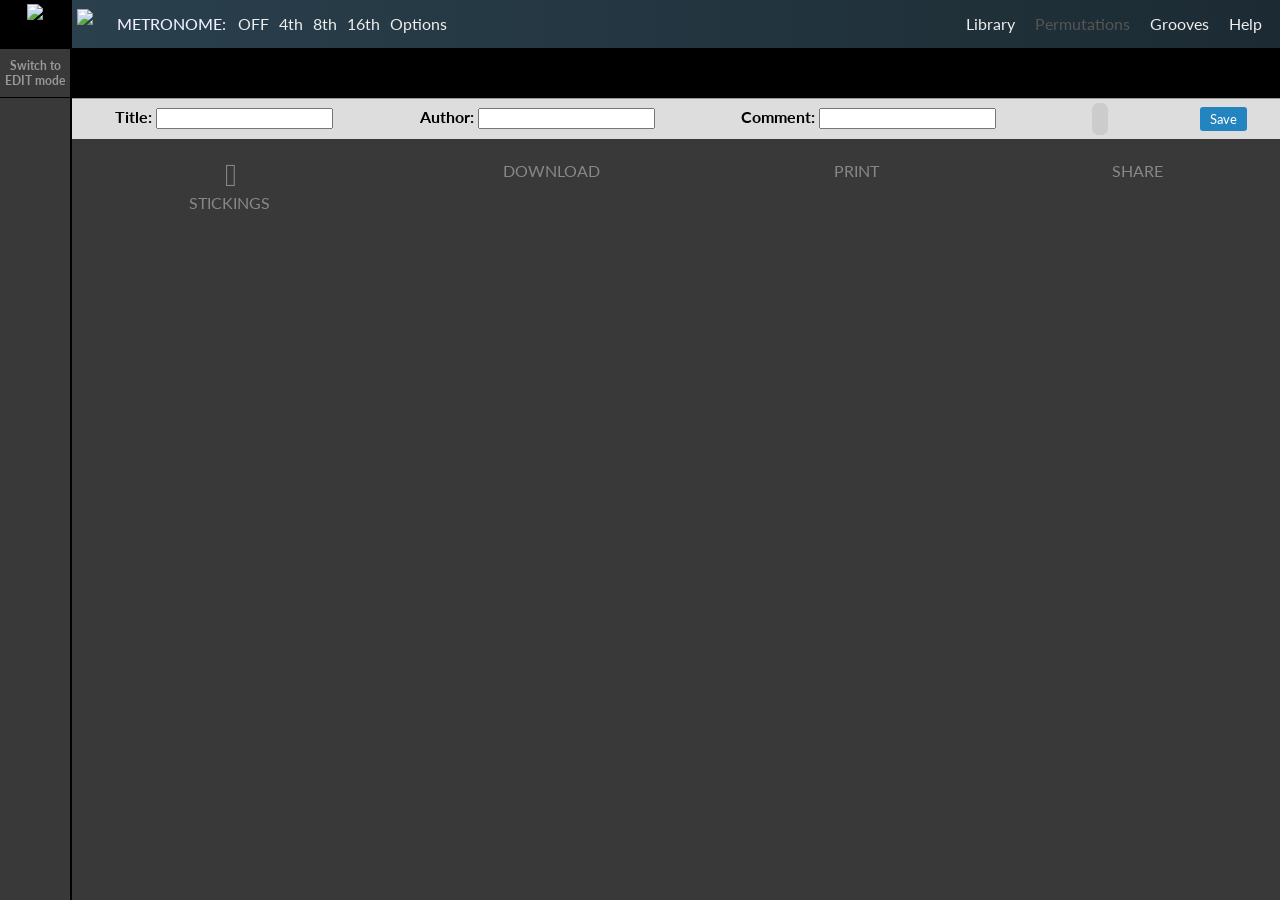
==== commit 47288f43: "Fix navigation flex alignment and prevent metadata flash during groove loading" ====
--- a/index.html
+++ b/index.html
@@ -142,9 +142,25 @@
 
 			<div class="Printable">
 				<!-- rendering area -->
+				<style>
+					/* Overlay the existing sheet-music title margin; keep both buttons
+					   anchored to the notation, independent of groove title length. */
+					#sheetMusicDiv { position: relative; }
+					#libraryNavigation { display: none; position: absolute; z-index: 2; top: 10px; left: 16px; right: 16px; width: auto; align-items: center; justify-content: space-between; pointer-events: none; }
+					#libraryNavigation button { width: 76px; box-sizing: border-box; padding: 6px 4px; cursor: pointer; pointer-events: auto; font-size: 13px; }
+					#libraryNavigation button:disabled { opacity: .35; cursor: default; }
+\t\t\t\t\t#sheetMusicTextFields { visibility: hidden; }
+\t\t\t\t\tbody.groove-ready #sheetMusicTextFields { visibility: visible; }
+					@media (max-width: 400px) { #libraryNavigation { left: 5px; right: 5px; top: 6px; } #libraryNavigation button { width: 57px; padding: 5px 1px; font-size: 11px; } }
+					@media print { #libraryNavigation { display: none !important; } }
+				</style>
 				<div id="sheetMusicDiv" class="fullWidthEle">
 					<div id="svgTarget" class="svgTarget">
 						<!-- space for the SVG sheet music to display -->
+					</div>
+					<div id="libraryNavigation" class="nonPrintable" aria-label="Library groove navigation">
+						<button type="button" id="libraryPrevious" onclick="myGrooveWriter.navigateLibrary(-1)"><i class="fa fa-chevron-left"></i> Prev</button>
+						<button type="button" id="libraryNext" onclick="myGrooveWriter.navigateLibrary(1)">Next <i class="fa fa-chevron-right"></i></button>
 					</div>
 				</div>
 			</div>
@@ -493,7 +509,7 @@
 				<input type="checkbox" checked id="metronomeAutoSpeedUpKeepGoingForever"><label for="metronomeAutoSpeedUpKeepGoingForever">Keep increasing after the first interval</label>
 			</div>
 			<div id="metronomeAutoSpeedupConfigurationKeepIncreasing">
-				<input type="checkbox" id="metronomeAutoSpeedUpStepMode" onchange="myGrooveWriter.saveAutoSpeedUpStepMode()"><label for="metronomeAutoSpeedUpStepMode" title="Hold the tempo steady for the whole interval, then jump the full amount at once, instead of creeping up gradually">Step up all at once</label>
+				<input type="checkbox" id="metronomeAutoSpeedUpStepMode" checked onchange="myGrooveWriter.saveAutoSpeedUpStepMode()"><label for="metronomeAutoSpeedUpStepMode" title="Hold the tempo steady for the whole interval, then jump the full amount at once, instead of creeping up gradually">Step up all at once</label>
 			</div>
 			<div id="metronomeAutoSpeedupConfigurationSliders">
 				<div id="metronomeAutoSpeedupConfigurationAmountLable">Amount in BPM</div>
@@ -531,6 +547,7 @@
 			// set up the page after it has fully loaded
 			window.onload = function () { 'use strict';
 				myGrooveWriter.runsOnPageLoad();   // Initialize the notes
+\t\t\t\tdocument.body.classList.add("groove-ready");
 				if (typeof GrooveChangelog !== "undefined")
 					GrooveChangelog.showIfVersionChanged();
 			};
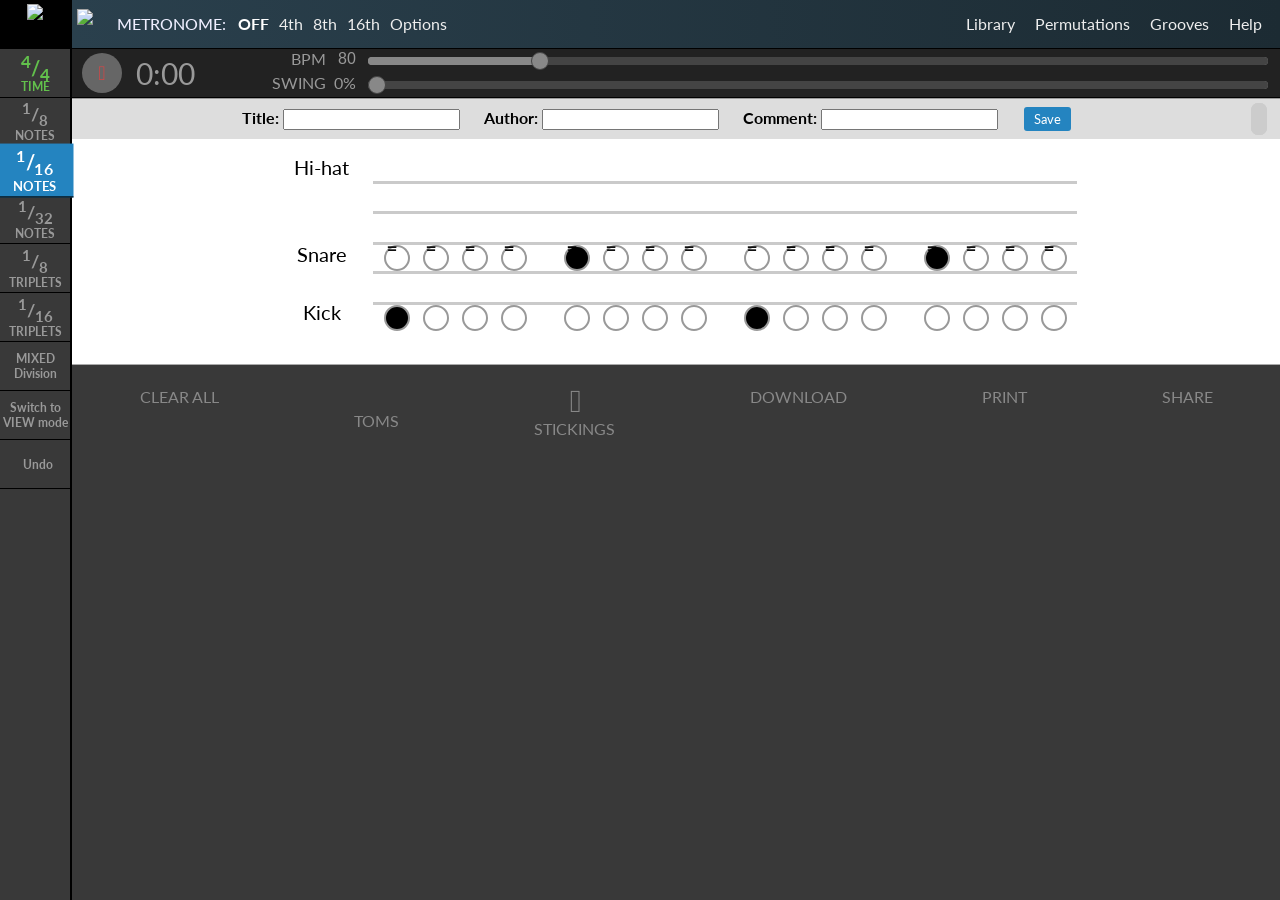
==== commit adb640c4: "Repair malformed CSS and anchor library arrows independently on notation sides" ====
--- a/index.html
+++ b/index.html
@@ -143,15 +143,13 @@
 			<div class="Printable">
 				<!-- rendering area -->
 				<style>
-					/* Overlay the existing sheet-music title margin; keep both buttons
-					   anchored to the notation, independent of groove title length. */
 					#sheetMusicDiv { position: relative; }
-					#libraryNavigation { display: none; position: absolute; z-index: 2; top: 10px; left: 16px; right: 16px; width: auto; align-items: center; justify-content: space-between; pointer-events: none; }
-					#libraryNavigation button { width: 76px; box-sizing: border-box; padding: 6px 4px; cursor: pointer; pointer-events: auto; font-size: 13px; }
+					#libraryNavigation { display: none; position: absolute; z-index: 2; top: 8px; left: 0; right: 0; width: 100%; height: 32px; pointer-events: none; }
+					#libraryNavigation button { position: absolute; top: 0; width: 76px; box-sizing: border-box; padding: 6px 4px; font-size: 13px; cursor: pointer; pointer-events: auto; }
+					#libraryPrevious { left: 12px; }
+					#libraryNext { right: 12px; }
 					#libraryNavigation button:disabled { opacity: .35; cursor: default; }
-\t\t\t\t\t#sheetMusicTextFields { visibility: hidden; }
-\t\t\t\t\tbody.groove-ready #sheetMusicTextFields { visibility: visible; }
-					@media (max-width: 400px) { #libraryNavigation { left: 5px; right: 5px; top: 6px; } #libraryNavigation button { width: 57px; padding: 5px 1px; font-size: 11px; } }
+					@media (max-width: 400px) { #libraryNavigation button { width: 57px; font-size: 11px; padding: 5px 1px; } #libraryPrevious { left: 4px; } #libraryNext { right: 4px; } }
 					@media print { #libraryNavigation { display: none !important; } }
 				</style>
 				<div id="sheetMusicDiv" class="fullWidthEle">
@@ -547,7 +545,7 @@
 			// set up the page after it has fully loaded
 			window.onload = function () { 'use strict';
 				myGrooveWriter.runsOnPageLoad();   // Initialize the notes
-\t\t\t\tdocument.body.classList.add("groove-ready");
+
 				if (typeof GrooveChangelog !== "undefined")
 					GrooveChangelog.showIfVersionChanged();
 			};
